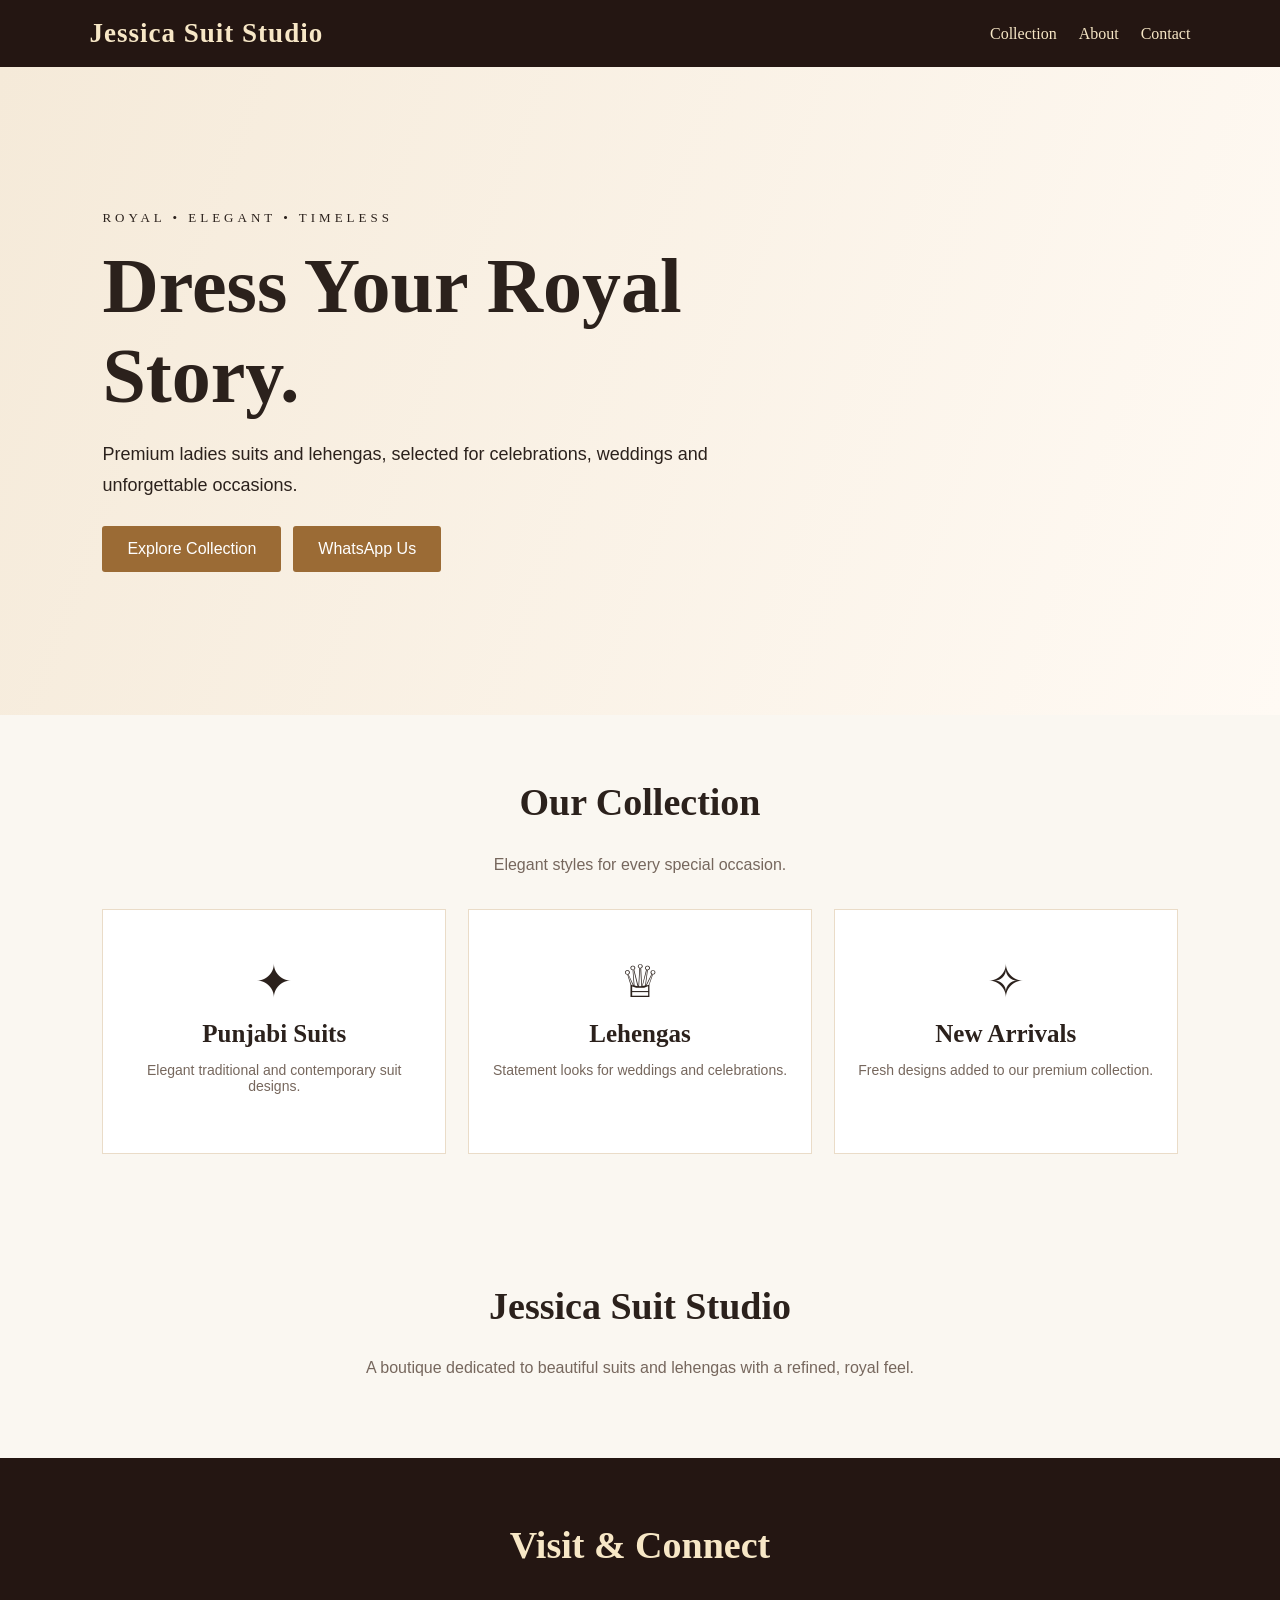
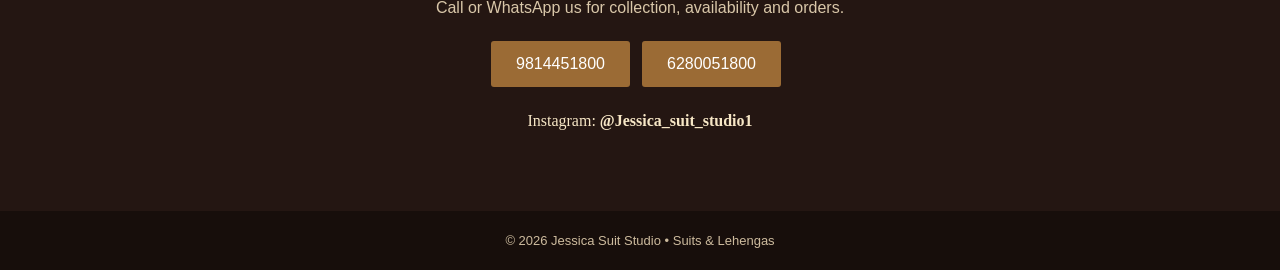
==== index.html @ 0e72b719 "Add files via upload" ====
<!DOCTYPE html>
<html lang="en">
<head>
<meta charset="UTF-8">
<meta name="viewport" content="width=device-width, initial-scale=1.0">
<title>Jessica Suit Studio | Suits & Lehengas</title>
<style>
*{box-sizing:border-box} body{margin:0;font-family:Georgia,serif;background:#faf7f1;color:#2b211c}
header{background:#241612;color:#f7e7c6;padding:18px 7%;display:flex;justify-content:space-between;align-items:center;position:sticky;top:0;z-index:5}
.logo{font-size:27px;font-weight:bold;letter-spacing:1px}.nav a{color:#f7e7c6;text-decoration:none;margin-left:22px}
.hero{min-height:72vh;display:flex;align-items:center;padding:70px 8%;background:linear-gradient(110deg,#f5ead9,#fffaf4)}
.hero-text{max-width:650px}.tag{letter-spacing:4px;text-transform:uppercase;font-size:13px}.hero h1{font-size:clamp(45px,7vw,78px);margin:15px 0 10px}.hero p{font:18px Arial,sans-serif;line-height:1.7}
.btn{display:inline-block;background:#9b6b35;color:white;padding:14px 25px;text-decoration:none;border-radius:3px;margin:8px 8px 0 0;font-family:Arial,sans-serif}
section{padding:65px 8%} h2{text-align:center;font-size:38px;margin-top:0}.sub{text-align:center;font:16px Arial,sans-serif;color:#76675d}
.grid{display:grid;grid-template-columns:repeat(auto-fit,minmax(230px,1fr));gap:22px;margin-top:35px}
.card{background:white;padding:45px 20px;text-align:center;min-height:210px;border:1px solid #eadcc8}.card h3{font-size:25px;margin:12px}.card p{font:14px Arial,sans-serif;color:#76675d}
.contact{background:#241612;color:#f7e7c6;text-align:center}.contact .sub{color:#d9c7a9}
footer{background:#170e0b;color:#cdbb9e;text-align:center;padding:22px;font:13px Arial,sans-serif}
@media(max-width:650px){.nav{display:none}.hero{min-height:65vh;padding:55px 7%}section{padding:50px 7%}}
</style>
</head>
<body>
<header>
  <div class="logo">Jessica Suit Studio</div>
  <nav class="nav">
    <a href="#collection">Collection</a><a href="#about">About</a><a href="#contact">Contact</a>
  </nav>
</header>

<main>
<section class="hero">
  <div class="hero-text">
    <div class="tag">Royal • Elegant • Timeless</div>
    <h1>Dress Your Royal Story.</h1>
    <p>Premium ladies suits and lehengas, selected for celebrations, weddings and unforgettable occasions.</p>
    <a class="btn" href="#collection">Explore Collection</a>
    <a class="btn" href="https://wa.me/919814451800">WhatsApp Us</a>
  </div>
</section>

<section id="collection">
  <h2>Our Collection</h2>
  <p class="sub">Elegant styles for every special occasion.</p>
  <div class="grid">
    <div class="card"><div style="font-size:45px">✦</div><h3>Punjabi Suits</h3><p>Elegant traditional and contemporary suit designs.</p></div>
    <div class="card"><div style="font-size:45px">♕</div><h3>Lehengas</h3><p>Statement looks for weddings and celebrations.</p></div>
    <div class="card"><div style="font-size:45px">✧</div><h3>New Arrivals</h3><p>Fresh designs added to our premium collection.</p></div>
  </div>
</section>

<section id="about">
  <h2>Jessica Suit Studio</h2>
  <p class="sub">A boutique dedicated to beautiful suits and lehengas with a refined, royal feel.</p>
</section>

<section id="contact" class="contact">
  <h2>Visit & Connect</h2>
  <p class="sub">Call or WhatsApp us for collection, availability and orders.</p>
  <a class="btn" href="tel:+919814451800">9814451800</a>
  <a class="btn" href="tel:+916280051800">6280051800</a>
  <p style="margin-top:25px">Instagram: <strong>@Jessica_suit_studio1</strong></p>
</section>
</main>

<footer>© 2026 Jessica Suit Studio • Suits & Lehengas</footer>
</body>
</html>
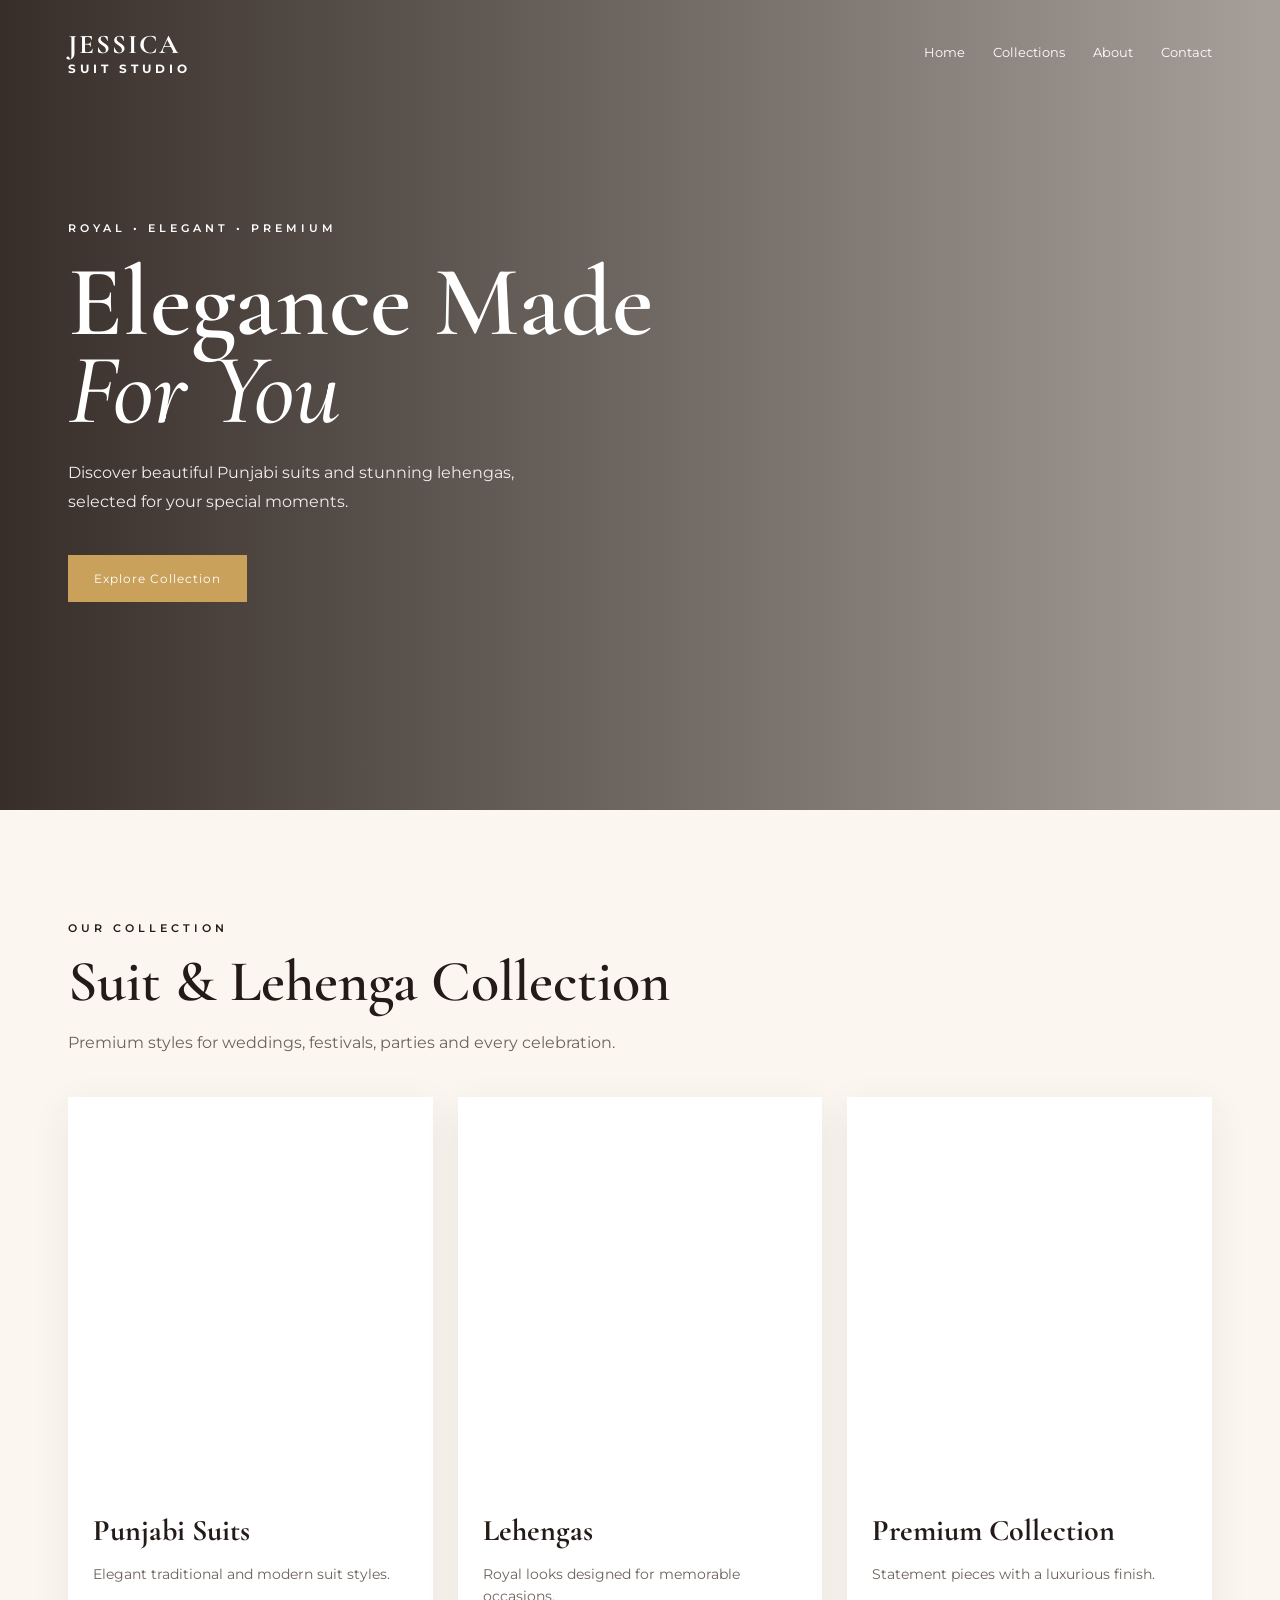
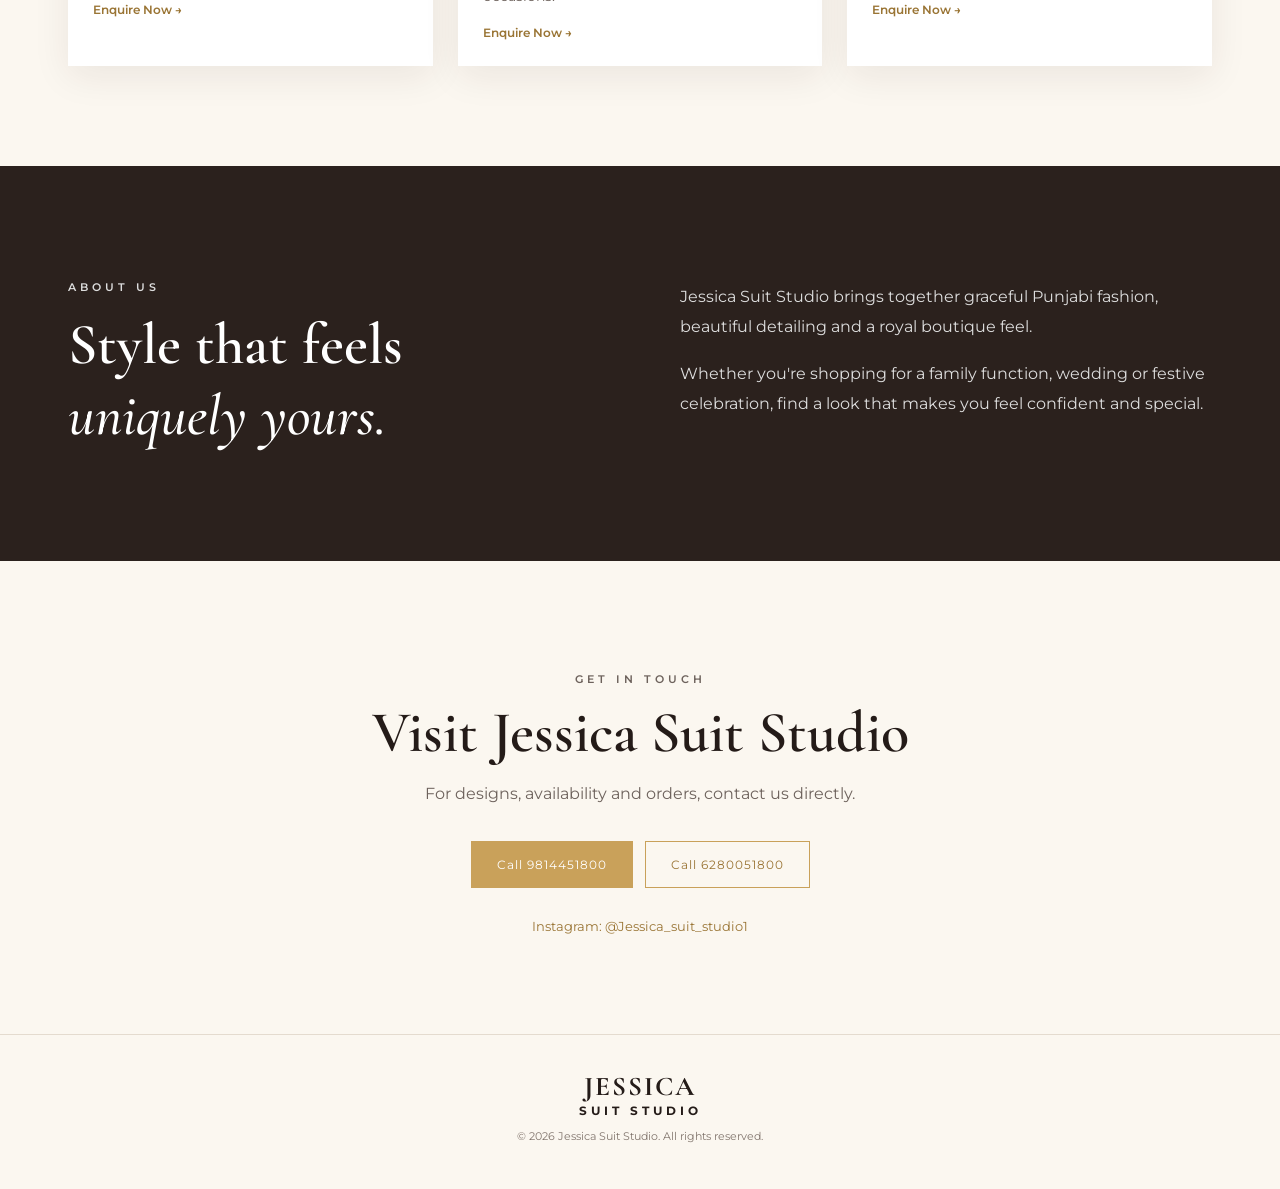
==== commit 77bc6dfa: "Add files via upload" ====
--- a/index.html
+++ b/index.html
@@ -4,64 +4,54 @@
 <meta charset="UTF-8">
 <meta name="viewport" content="width=device-width, initial-scale=1.0">
 <title>Jessica Suit Studio | Suits & Lehengas</title>
-<style>
-*{box-sizing:border-box} body{margin:0;font-family:Georgia,serif;background:#faf7f1;color:#2b211c}
-header{background:#241612;color:#f7e7c6;padding:18px 7%;display:flex;justify-content:space-between;align-items:center;position:sticky;top:0;z-index:5}
-.logo{font-size:27px;font-weight:bold;letter-spacing:1px}.nav a{color:#f7e7c6;text-decoration:none;margin-left:22px}
-.hero{min-height:72vh;display:flex;align-items:center;padding:70px 8%;background:linear-gradient(110deg,#f5ead9,#fffaf4)}
-.hero-text{max-width:650px}.tag{letter-spacing:4px;text-transform:uppercase;font-size:13px}.hero h1{font-size:clamp(45px,7vw,78px);margin:15px 0 10px}.hero p{font:18px Arial,sans-serif;line-height:1.7}
-.btn{display:inline-block;background:#9b6b35;color:white;padding:14px 25px;text-decoration:none;border-radius:3px;margin:8px 8px 0 0;font-family:Arial,sans-serif}
-section{padding:65px 8%} h2{text-align:center;font-size:38px;margin-top:0}.sub{text-align:center;font:16px Arial,sans-serif;color:#76675d}
-.grid{display:grid;grid-template-columns:repeat(auto-fit,minmax(230px,1fr));gap:22px;margin-top:35px}
-.card{background:white;padding:45px 20px;text-align:center;min-height:210px;border:1px solid #eadcc8}.card h3{font-size:25px;margin:12px}.card p{font:14px Arial,sans-serif;color:#76675d}
-.contact{background:#241612;color:#f7e7c6;text-align:center}.contact .sub{color:#d9c7a9}
-footer{background:#170e0b;color:#cdbb9e;text-align:center;padding:22px;font:13px Arial,sans-serif}
-@media(max-width:650px){.nav{display:none}.hero{min-height:65vh;padding:55px 7%}section{padding:50px 7%}}
-</style>
+<meta name="description" content="Jessica Suit Studio - Premium ladies suits and lehengas.">
+<link rel="stylesheet" href="style.css">
 </head>
 <body>
-<header>
-  <div class="logo">Jessica Suit Studio</div>
+<header class="hero">
   <nav class="nav">
-    <a href="#collection">Collection</a><a href="#about">About</a><a href="#contact">Contact</a>
+    <div class="brand">JESSICA <span>SUIT STUDIO</span></div>
+    <div class="navlinks">
+      <a href="#home">Home</a><a href="#collections">Collections</a><a href="#about">About</a><a href="#contact">Contact</a>
+    </div>
   </nav>
+  <div id="home" class="hero-content">
+    <p class="eyebrow">ROYAL • ELEGANT • PREMIUM</p>
+    <h1>Elegance Made<br><em>For You</em></h1>
+    <p class="intro">Discover beautiful Punjabi suits and stunning lehengas, selected for your special moments.</p>
+    <a class="button" href="#collections">Explore Collection</a>
+  </div>
 </header>
 
 <main>
-<section class="hero">
-  <div class="hero-text">
-    <div class="tag">Royal • Elegant • Timeless</div>
-    <h1>Dress Your Royal Story.</h1>
-    <p>Premium ladies suits and lehengas, selected for celebrations, weddings and unforgettable occasions.</p>
-    <a class="btn" href="#collection">Explore Collection</a>
-    <a class="btn" href="https://wa.me/919814451800">WhatsApp Us</a>
+<section id="collections" class="section">
+  <p class="eyebrow">OUR COLLECTION</p>
+  <h2>Suit & Lehenga Collection</h2>
+  <p class="section-intro">Premium styles for weddings, festivals, parties and every celebration.</p>
+  <div class="cards">
+    <article class="card"><div class="card-image suits"></div><div class="card-body"><h3>Punjabi Suits</h3><p>Elegant traditional and modern suit styles.</p><a href="#contact">Enquire Now →</a></div></article>
+    <article class="card"><div class="card-image lehengas"></div><div class="card-body"><h3>Lehengas</h3><p>Royal looks designed for memorable occasions.</p><a href="#contact">Enquire Now →</a></div></article>
+    <article class="card"><div class="card-image premium"></div><div class="card-body"><h3>Premium Collection</h3><p>Statement pieces with a luxurious finish.</p><a href="#contact">Enquire Now →</a></div></article>
   </div>
 </section>
 
-<section id="collection">
-  <h2>Our Collection</h2>
-  <p class="sub">Elegant styles for every special occasion.</p>
-  <div class="grid">
-    <div class="card"><div style="font-size:45px">✦</div><h3>Punjabi Suits</h3><p>Elegant traditional and contemporary suit designs.</p></div>
-    <div class="card"><div style="font-size:45px">♕</div><h3>Lehengas</h3><p>Statement looks for weddings and celebrations.</p></div>
-    <div class="card"><div style="font-size:45px">✧</div><h3>New Arrivals</h3><p>Fresh designs added to our premium collection.</p></div>
-  </div>
-</section>
-
-<section id="about">
-  <h2>Jessica Suit Studio</h2>
-  <p class="sub">A boutique dedicated to beautiful suits and lehengas with a refined, royal feel.</p>
+<section id="about" class="about">
+  <div><p class="eyebrow">ABOUT US</p><h2>Style that feels<br><em>uniquely yours.</em></h2></div>
+  <div><p>Jessica Suit Studio brings together graceful Punjabi fashion, beautiful detailing and a royal boutique feel.</p><p>Whether you're shopping for a family function, wedding or festive celebration, find a look that makes you feel confident and special.</p></div>
 </section>
 
 <section id="contact" class="contact">
-  <h2>Visit & Connect</h2>
-  <p class="sub">Call or WhatsApp us for collection, availability and orders.</p>
-  <a class="btn" href="tel:+919814451800">9814451800</a>
-  <a class="btn" href="tel:+916280051800">6280051800</a>
-  <p style="margin-top:25px">Instagram: <strong>@Jessica_suit_studio1</strong></p>
+  <p class="eyebrow">GET IN TOUCH</p>
+  <h2>Visit Jessica Suit Studio</h2>
+  <p>For designs, availability and orders, contact us directly.</p>
+  <div class="contact-buttons">
+    <a class="button" href="tel:+919814451800">Call 9814451800</a>
+    <a class="button outline" href="tel:+916280051800">Call 6280051800</a>
+    <a class="instagram" href="https://www.instagram.com/Jessica_suit_studio1/" target="_blank" rel="noopener">Instagram: @Jessica_suit_studio1</a>
+  </div>
 </section>
 </main>
 
-<footer>© 2026 Jessica Suit Studio • Suits & Lehengas</footer>
+<footer><div class="brand">JESSICA <span>SUIT STUDIO</span></div><p>© 2026 Jessica Suit Studio. All rights reserved.</p></footer>
 </body>
-</html>
+</html>
--- a/style.css
+++ b/style.css
@@ -0,0 +1,2 @@
+@import url('https://fonts.googleapis.com/css2?family=Cormorant+Garamond:wght@500;600;700&family=Montserrat:wght@400;500;600&display=swap');
+*{box-sizing:border-box}html{scroll-behavior:smooth}body{margin:0;background:#fbf7f0;color:#241b18;font-family:Montserrat,Arial,sans-serif}.hero{min-height:90vh;background:linear-gradient(90deg,rgba(28,18,14,.88),rgba(28,18,14,.38)),url('https://images.unsplash.com/photo-1594633312681-425c7b97ccd1?auto=format&fit=crop&w=1800&q=85') center/cover;color:#fff}.nav{max-width:1200px;margin:auto;padding:28px 28px;display:flex;justify-content:space-between;align-items:center}.brand{font-family:'Cormorant Garamond',serif;font-size:27px;letter-spacing:2px;font-weight:700}.brand span{display:block;font-size:12px;letter-spacing:4px;font-family:Montserrat,sans-serif}.navlinks{display:flex;gap:28px}.navlinks a{color:#fff;text-decoration:none;font-size:13px}.hero-content{max-width:1200px;margin:13vh auto 0;padding:0 28px}.eyebrow{letter-spacing:4px;font-size:11px;font-weight:600}.hero h1,h2{font-family:'Cormorant Garamond',serif;font-weight:600}.hero h1{font-size:clamp(58px,8vw,100px);line-height:.88;margin:24px 0}.hero h1 em,h2 em{font-style:italic;font-weight:500}.intro{max-width:500px;line-height:1.8;color:#eee}.button{display:inline-block;margin-top:22px;padding:15px 25px;background:#c9a15a;color:#fff;text-decoration:none;font-size:12px;letter-spacing:1px;border:1px solid #c9a15a}.section{max-width:1200px;margin:auto;padding:100px 28px}.section h2,.contact h2{font-size:58px;margin:10px 0}.section-intro{color:#6d625c}.cards{display:grid;grid-template-columns:repeat(3,1fr);gap:25px;margin-top:45px}.card{background:#fff;box-shadow:0 10px 35px rgba(50,30,20,.08)}.card-image{height:390px;background-size:cover;background-position:center}.suits{background-image:url('https://images.unsplash.com/photo-1583391733956-6c78276477e2?auto=format&fit=crop&w=900&q=80')}.lehengas{background-image:url('https://images.unsplash.com/photo-1610030469983-98e550d6193c?auto=format&fit=crop&w=900&q=80')}.premium{background-image:url('https://images.unsplash.com/photo-1597983073493-88cd35cf93b0?auto=format&fit=crop&w=900&q=80')}.card-body{padding:25px}.card h3{font-family:'Cormorant Garamond',serif;font-size:30px;margin:0 0 8px}.card p{color:#6d625c;line-height:1.6;font-size:14px}.card a{color:#9a7535;text-decoration:none;font-size:12px;font-weight:600}.about{background:#2b211d;color:#fff;padding:100px max(28px,calc((100% - 1144px)/2));display:grid;grid-template-columns:1fr 1fr;gap:80px}.about h2{font-size:58px;margin:10px 0}.about p{line-height:1.9;color:#ddd}.contact{text-align:center;padding:100px 28px}.contact p{color:#6d625c}.contact-buttons{display:flex;gap:12px;justify-content:center;flex-wrap:wrap}.outline{background:transparent;color:#9a7535}.instagram{display:block;width:100%;margin-top:18px;color:#9a7535;text-decoration:none;font-size:13px}footer{padding:35px 28px;text-align:center;border-top:1px solid #e4dbcf}footer p{font-size:11px;color:#82766e}@media(max-width:750px){.navlinks{display:none}.hero{min-height:80vh}.cards{grid-template-columns:1fr}.about{grid-template-columns:1fr;gap:20px}.section h2,.contact h2,.about h2{font-size:46px}.card-image{height:430px}}
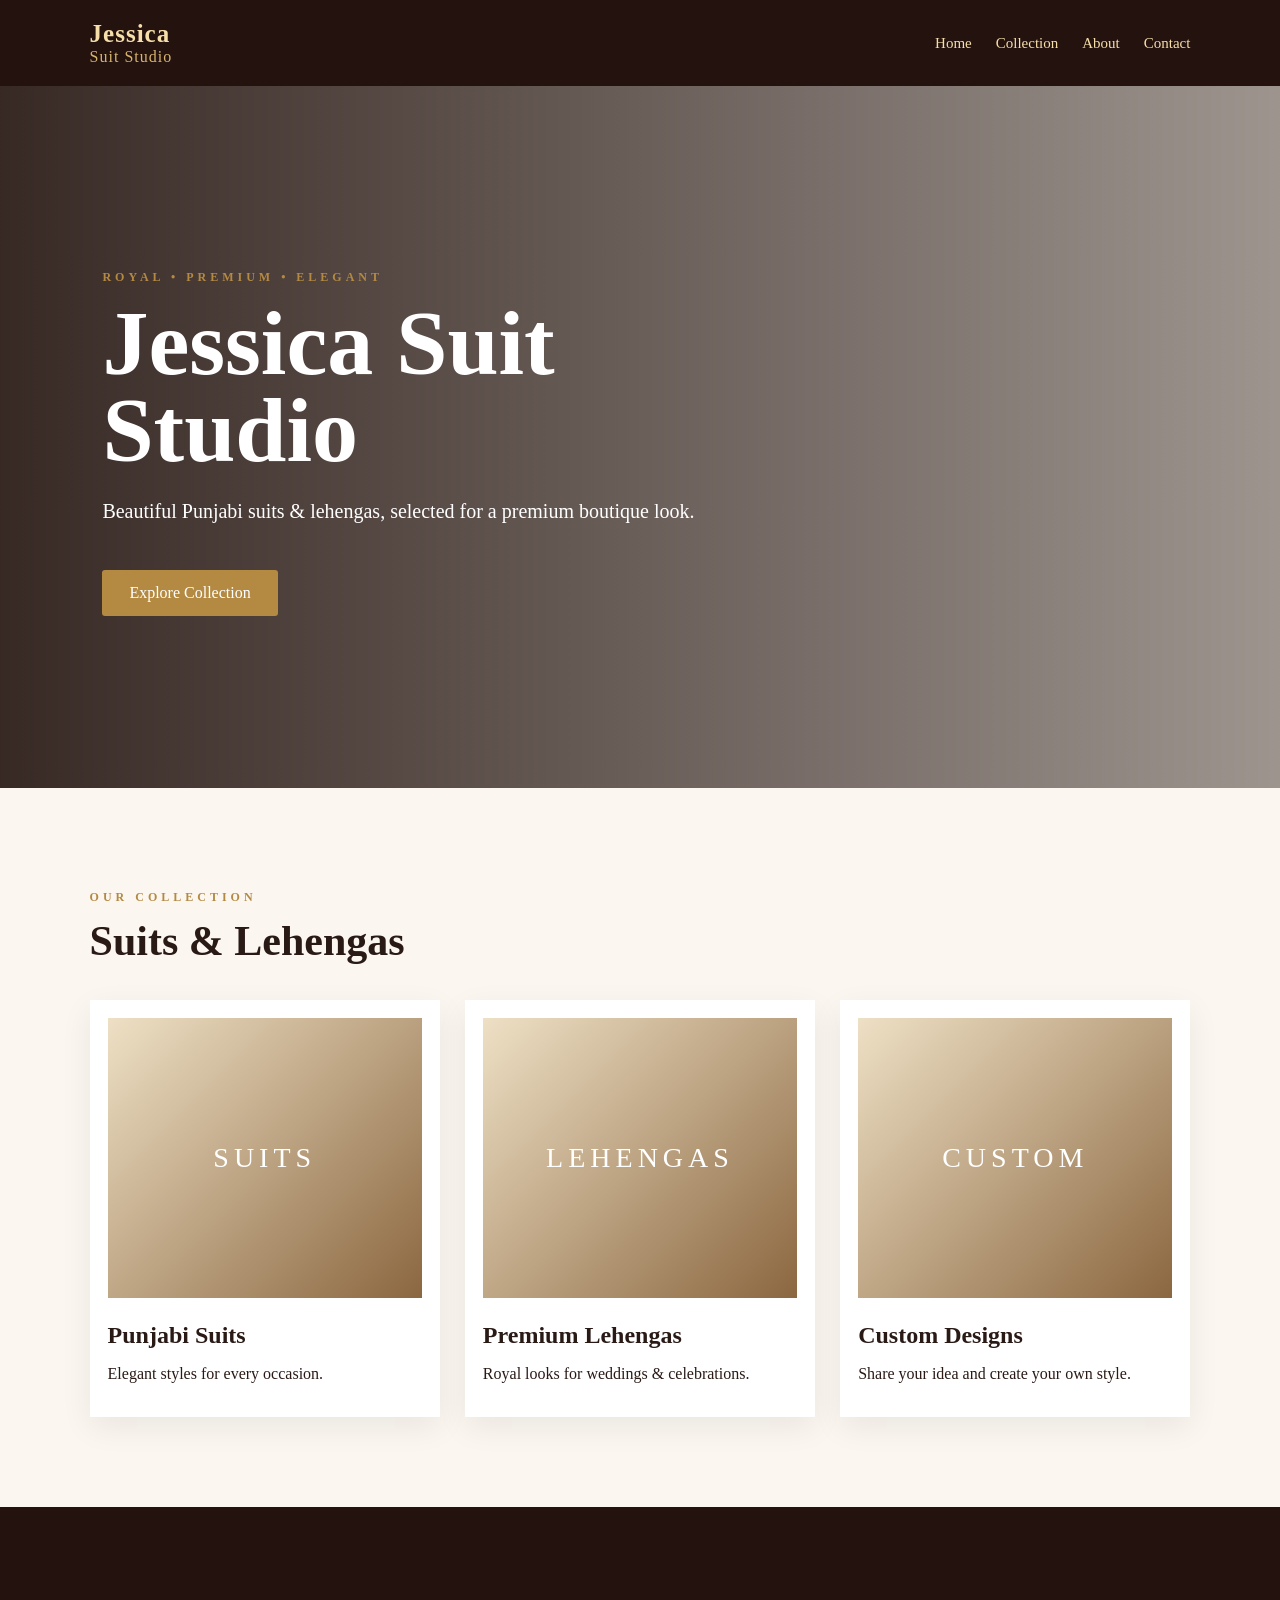
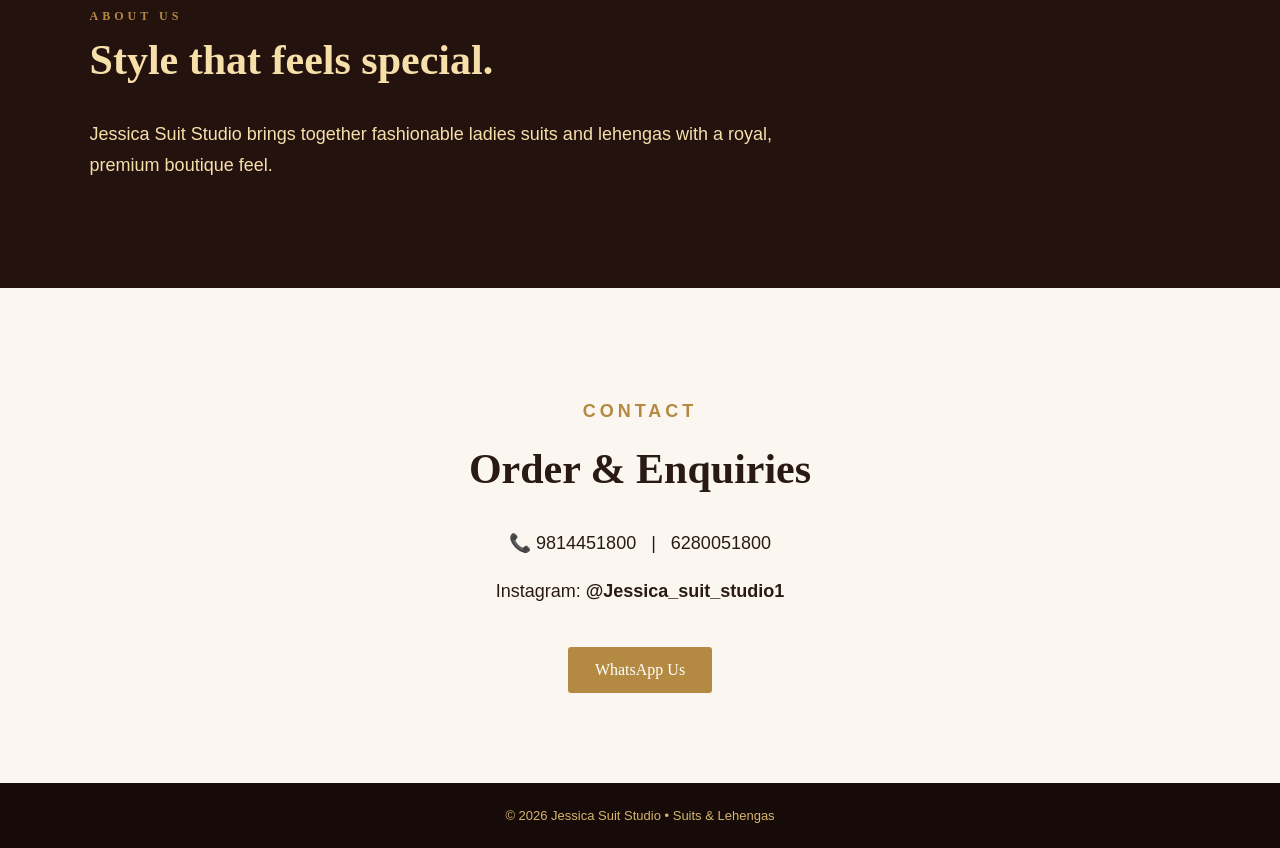
==== commit 778afa74: "Add files via upload" ====
--- a/index.html
+++ b/index.html
@@ -3,55 +3,32 @@
 <head>
 <meta charset="UTF-8">
 <meta name="viewport" content="width=device-width, initial-scale=1.0">
-<title>Jessica Suit Studio | Suits & Lehengas</title>
-<meta name="description" content="Jessica Suit Studio - Premium ladies suits and lehengas.">
+<title>Jessica Suit Studio</title>
 <link rel="stylesheet" href="style.css">
 </head>
 <body>
-<header class="hero">
-  <nav class="nav">
-    <div class="brand">JESSICA <span>SUIT STUDIO</span></div>
-    <div class="navlinks">
-      <a href="#home">Home</a><a href="#collections">Collections</a><a href="#about">About</a><a href="#contact">Contact</a>
-    </div>
-  </nav>
-  <div id="home" class="hero-content">
-    <p class="eyebrow">ROYAL • ELEGANT • PREMIUM</p>
-    <h1>Elegance Made<br><em>For You</em></h1>
-    <p class="intro">Discover beautiful Punjabi suits and stunning lehengas, selected for your special moments.</p>
-    <a class="button" href="#collections">Explore Collection</a>
-  </div>
+<header>
+  <div class="logo">Jessica <span>Suit Studio</span></div>
+  <nav><a href="#home">Home</a><a href="#collection">Collection</a><a href="#about">About</a><a href="#contact">Contact</a></nav>
 </header>
-
-<main>
-<section id="collections" class="section">
-  <p class="eyebrow">OUR COLLECTION</p>
-  <h2>Suit & Lehenga Collection</h2>
-  <p class="section-intro">Premium styles for weddings, festivals, parties and every celebration.</p>
-  <div class="cards">
-    <article class="card"><div class="card-image suits"></div><div class="card-body"><h3>Punjabi Suits</h3><p>Elegant traditional and modern suit styles.</p><a href="#contact">Enquire Now →</a></div></article>
-    <article class="card"><div class="card-image lehengas"></div><div class="card-body"><h3>Lehengas</h3><p>Royal looks designed for memorable occasions.</p><a href="#contact">Enquire Now →</a></div></article>
-    <article class="card"><div class="card-image premium"></div><div class="card-body"><h3>Premium Collection</h3><p>Statement pieces with a luxurious finish.</p><a href="#contact">Enquire Now →</a></div></article>
+<section id="home" class="hero">
+  <div class="hero-text">
+    <p class="eyebrow">ROYAL • PREMIUM • ELEGANT</p>
+    <h1>Jessica Suit Studio</h1>
+    <p>Beautiful Punjabi suits & lehengas, selected for a premium boutique look.</p>
+    <a class="btn" href="#collection">Explore Collection</a>
   </div>
 </section>
-
-<section id="about" class="about">
-  <div><p class="eyebrow">ABOUT US</p><h2>Style that feels<br><em>uniquely yours.</em></h2></div>
-  <div><p>Jessica Suit Studio brings together graceful Punjabi fashion, beautiful detailing and a royal boutique feel.</p><p>Whether you're shopping for a family function, wedding or festive celebration, find a look that makes you feel confident and special.</p></div>
-</section>
-
-<section id="contact" class="contact">
-  <p class="eyebrow">GET IN TOUCH</p>
-  <h2>Visit Jessica Suit Studio</h2>
-  <p>For designs, availability and orders, contact us directly.</p>
-  <div class="contact-buttons">
-    <a class="button" href="tel:+919814451800">Call 9814451800</a>
-    <a class="button outline" href="tel:+916280051800">Call 6280051800</a>
-    <a class="instagram" href="https://www.instagram.com/Jessica_suit_studio1/" target="_blank" rel="noopener">Instagram: @Jessica_suit_studio1</a>
+<section id="collection">
+  <p class="eyebrow">OUR COLLECTION</p>
+  <h2>Suits & Lehengas</h2>
+  <div class="cards">
+    <div class="card"><div class="placeholder">SUITS</div><h3>Punjabi Suits</h3><p>Elegant styles for every occasion.</p></div>
+    <div class="card"><div class="placeholder">LEHENGAS</div><h3>Premium Lehengas</h3><p>Royal looks for weddings & celebrations.</p></div>
+    <div class="card"><div class="placeholder">CUSTOM</div><h3>Custom Designs</h3><p>Share your idea and create your own style.</p></div>
   </div>
 </section>
-</main>
-
-<footer><div class="brand">JESSICA <span>SUIT STUDIO</span></div><p>© 2026 Jessica Suit Studio. All rights reserved.</p></footer>
-</body>
-</html>+<section id="about" class="about"><p class="eyebrow">ABOUT US</p><h2>Style that feels special.</h2><p>Jessica Suit Studio brings together fashionable ladies suits and lehengas with a royal, premium boutique feel.</p></section>
+<section id="contact" class="contact"><p class="eyebrow">CONTACT</p><h2>Order & Enquiries</h2><p>📞 9814451800 &nbsp; | &nbsp; 6280051800</p><p>Instagram: <strong>@Jessica_suit_studio1</strong></p><a class="btn" href="https://wa.me/919814451800">WhatsApp Us</a></section>
+<footer>© 2026 Jessica Suit Studio • Suits & Lehengas</footer>
+</body></html>
--- a/style.css
+++ b/style.css
@@ -1,2 +1 @@
-@import url('https://fonts.googleapis.com/css2?family=Cormorant+Garamond:wght@500;600;700&family=Montserrat:wght@400;500;600&display=swap');
-*{box-sizing:border-box}html{scroll-behavior:smooth}body{margin:0;background:#fbf7f0;color:#241b18;font-family:Montserrat,Arial,sans-serif}.hero{min-height:90vh;background:linear-gradient(90deg,rgba(28,18,14,.88),rgba(28,18,14,.38)),url('https://images.unsplash.com/photo-1594633312681-425c7b97ccd1?auto=format&fit=crop&w=1800&q=85') center/cover;color:#fff}.nav{max-width:1200px;margin:auto;padding:28px 28px;display:flex;justify-content:space-between;align-items:center}.brand{font-family:'Cormorant Garamond',serif;font-size:27px;letter-spacing:2px;font-weight:700}.brand span{display:block;font-size:12px;letter-spacing:4px;font-family:Montserrat,sans-serif}.navlinks{display:flex;gap:28px}.navlinks a{color:#fff;text-decoration:none;font-size:13px}.hero-content{max-width:1200px;margin:13vh auto 0;padding:0 28px}.eyebrow{letter-spacing:4px;font-size:11px;font-weight:600}.hero h1,h2{font-family:'Cormorant Garamond',serif;font-weight:600}.hero h1{font-size:clamp(58px,8vw,100px);line-height:.88;margin:24px 0}.hero h1 em,h2 em{font-style:italic;font-weight:500}.intro{max-width:500px;line-height:1.8;color:#eee}.button{display:inline-block;margin-top:22px;padding:15px 25px;background:#c9a15a;color:#fff;text-decoration:none;font-size:12px;letter-spacing:1px;border:1px solid #c9a15a}.section{max-width:1200px;margin:auto;padding:100px 28px}.section h2,.contact h2{font-size:58px;margin:10px 0}.section-intro{color:#6d625c}.cards{display:grid;grid-template-columns:repeat(3,1fr);gap:25px;margin-top:45px}.card{background:#fff;box-shadow:0 10px 35px rgba(50,30,20,.08)}.card-image{height:390px;background-size:cover;background-position:center}.suits{background-image:url('https://images.unsplash.com/photo-1583391733956-6c78276477e2?auto=format&fit=crop&w=900&q=80')}.lehengas{background-image:url('https://images.unsplash.com/photo-1610030469983-98e550d6193c?auto=format&fit=crop&w=900&q=80')}.premium{background-image:url('https://images.unsplash.com/photo-1597983073493-88cd35cf93b0?auto=format&fit=crop&w=900&q=80')}.card-body{padding:25px}.card h3{font-family:'Cormorant Garamond',serif;font-size:30px;margin:0 0 8px}.card p{color:#6d625c;line-height:1.6;font-size:14px}.card a{color:#9a7535;text-decoration:none;font-size:12px;font-weight:600}.about{background:#2b211d;color:#fff;padding:100px max(28px,calc((100% - 1144px)/2));display:grid;grid-template-columns:1fr 1fr;gap:80px}.about h2{font-size:58px;margin:10px 0}.about p{line-height:1.9;color:#ddd}.contact{text-align:center;padding:100px 28px}.contact p{color:#6d625c}.contact-buttons{display:flex;gap:12px;justify-content:center;flex-wrap:wrap}.outline{background:transparent;color:#9a7535}.instagram{display:block;width:100%;margin-top:18px;color:#9a7535;text-decoration:none;font-size:13px}footer{padding:35px 28px;text-align:center;border-top:1px solid #e4dbcf}footer p{font-size:11px;color:#82766e}@media(max-width:750px){.navlinks{display:none}.hero{min-height:80vh}.cards{grid-template-columns:1fr}.about{grid-template-columns:1fr;gap:20px}.section h2,.contact h2,.about h2{font-size:46px}.card-image{height:430px}}+*{box-sizing:border-box}body{margin:0;font-family:Georgia,'Times New Roman',serif;background:#fbf7f0;color:#2a1a16}header{position:sticky;top:0;z-index:5;display:flex;justify-content:space-between;align-items:center;padding:20px 7%;background:#24120f;color:#f7dfaa}.logo{font-size:25px;font-weight:bold;letter-spacing:1px}.logo span{font-size:16px;font-weight:normal;display:block;color:#d7b56d}nav a{color:#f7dfaa;text-decoration:none;margin-left:24px;font-size:15px}.hero{min-height:78vh;display:flex;align-items:center;padding:8%;background:linear-gradient(90deg,rgba(28,12,8,.88),rgba(28,12,8,.42)),url('https://images.unsplash.com/photo-1610030469983-98e550d6193c?auto=format&fit=crop&w=1800&q=85') center/cover}.hero-text{max-width:650px;color:white}.eyebrow{letter-spacing:4px;font-size:12px;color:#b48a43;font-weight:bold}h1{font-size:clamp(48px,8vw,92px);line-height:.95;margin:15px 0}h2{font-size:42px;margin:10px 0 35px}section{padding:90px 7%}.hero p:not(.eyebrow){font-size:20px;line-height:1.7}.btn{display:inline-block;margin-top:22px;padding:14px 27px;background:#b48a43;color:white;text-decoration:none;border-radius:3px}.cards{display:grid;grid-template-columns:repeat(3,1fr);gap:25px}.card{background:white;padding:18px;box-shadow:0 10px 30px #00000012}.placeholder{height:280px;display:flex;align-items:center;justify-content:center;background:linear-gradient(135deg,#eee0c5,#8b6740);color:white;font-size:28px;letter-spacing:5px}.card h3{font-size:24px;margin-bottom:6px}.about{background:#24120f;color:#f7dfaa;max-width:none}.about p:not(.eyebrow),.contact p{font-family:Arial,sans-serif;font-size:18px;line-height:1.7;max-width:700px}.contact{text-align:center}.contact p{margin-left:auto;margin-right:auto}footer{text-align:center;padding:25px;background:#160b09;color:#d7b56d;font-family:Arial,sans-serif;font-size:13px}@media(max-width:750px){header{padding:16px 5%}nav{display:none}section{padding:65px 6%}.cards{grid-template-columns:1fr}.hero{min-height:70vh;padding:10% 6%}.hero-text{max-width:100%}h2{font-size:35px}}
